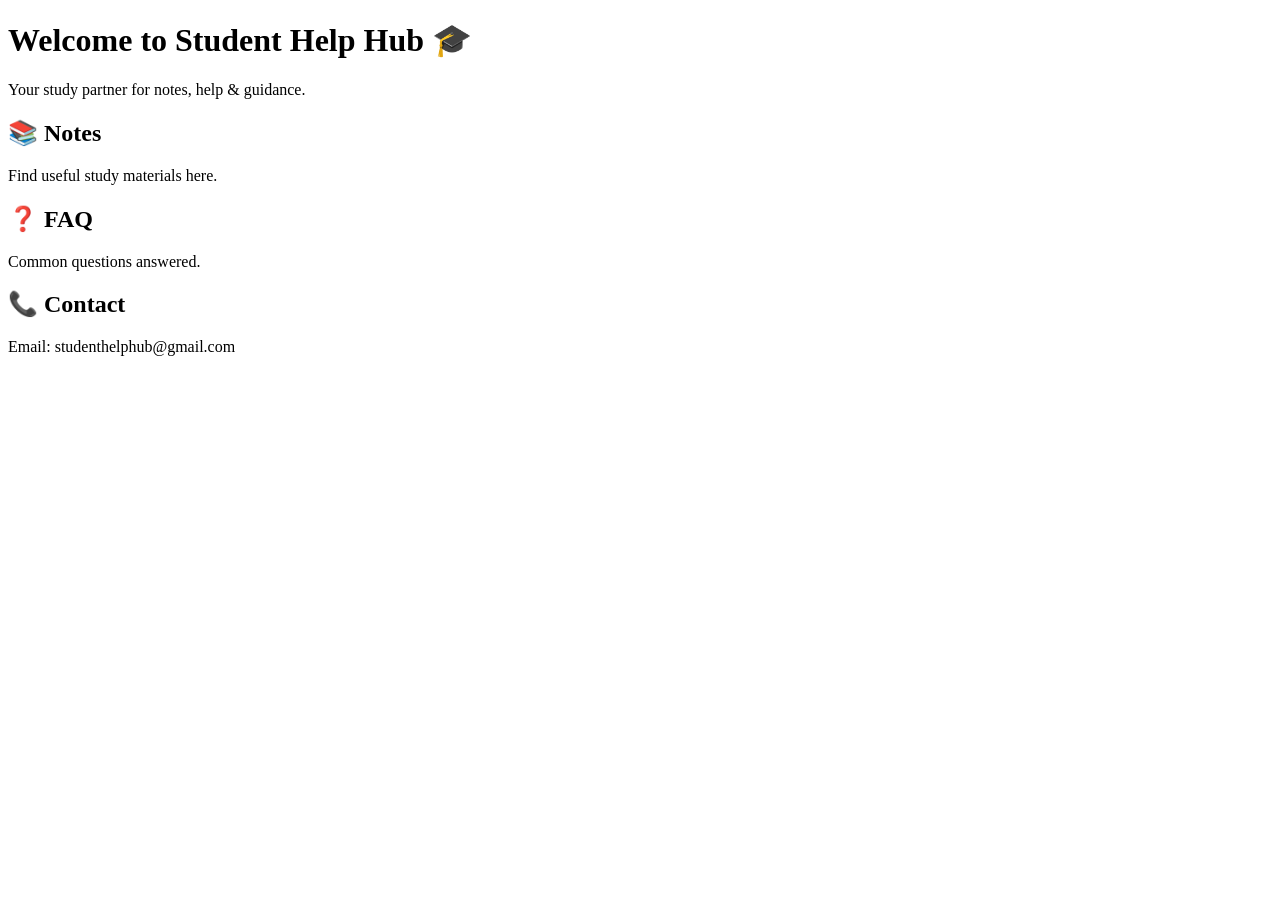
==== index.html @ f0e874ea "Rename Index.html to index.html" ====
<!DOCTYPE html>
<html>
<head>
    <title>Student Help Hub</title>
    <link rel="stylesheet" href="style.css">
</head>
<body>

    <h1>Welcome to Student Help Hub 🎓</h1>
    <p>Your study partner for notes, help & guidance.</p>

    <div class="section">
        <h2>📚 Notes</h2>
        <p>Find useful study materials here.</p>
    </div>

    <div class="section">
        <h2>❓ FAQ</h2>
        <p>Common questions answered.</p>
    </div>

    <div class="section">
        <h2>📞 Contact</h2>
        <p>Email: studenthelphub@gmail.com</p>
    </div>

</body>
</html>
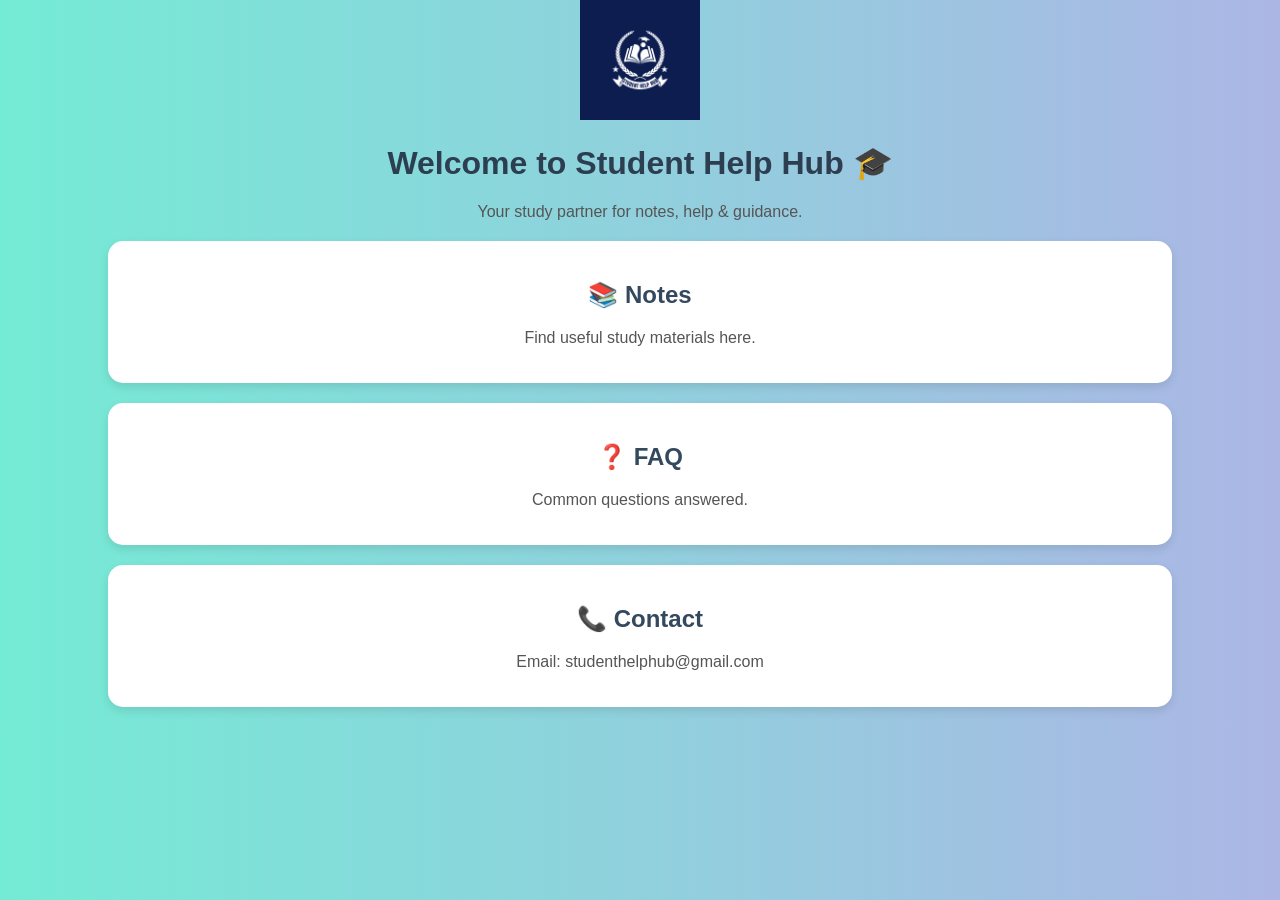
==== commit 2471b75e: "Update index.html" ====
--- a/index.html
+++ b/index.html
@@ -5,7 +5,7 @@
     <link rel="stylesheet" href="style.css">
 </head>
 <body>
-
+    <img src="logo.png" width="120">
     <h1>Welcome to Student Help Hub 🎓</h1>
     <p>Your study partner for notes, help & guidance.</p>
 
--- a/style.css
+++ b/style.css
@@ -0,0 +1,29 @@
+body {
+    font-family: Arial, sans-serif;
+    background: linear-gradient(to right, #74ebd5, #ACB6E5);
+    margin: 0;
+    padding: 0;
+    text-align: center;
+}
+
+h1 {
+    color: #2c3e50;
+    margin-top: 20px;
+}
+
+p {
+    color: #555;
+}
+
+.section {
+    background: white;
+    margin: 20px auto;
+    padding: 20px;
+    width: 80%;
+    border-radius: 15px;
+    box-shadow: 0 4px 10px rgba(0,0,0,0.1);
+}
+
+h2 {
+    color: #34495e;
+}
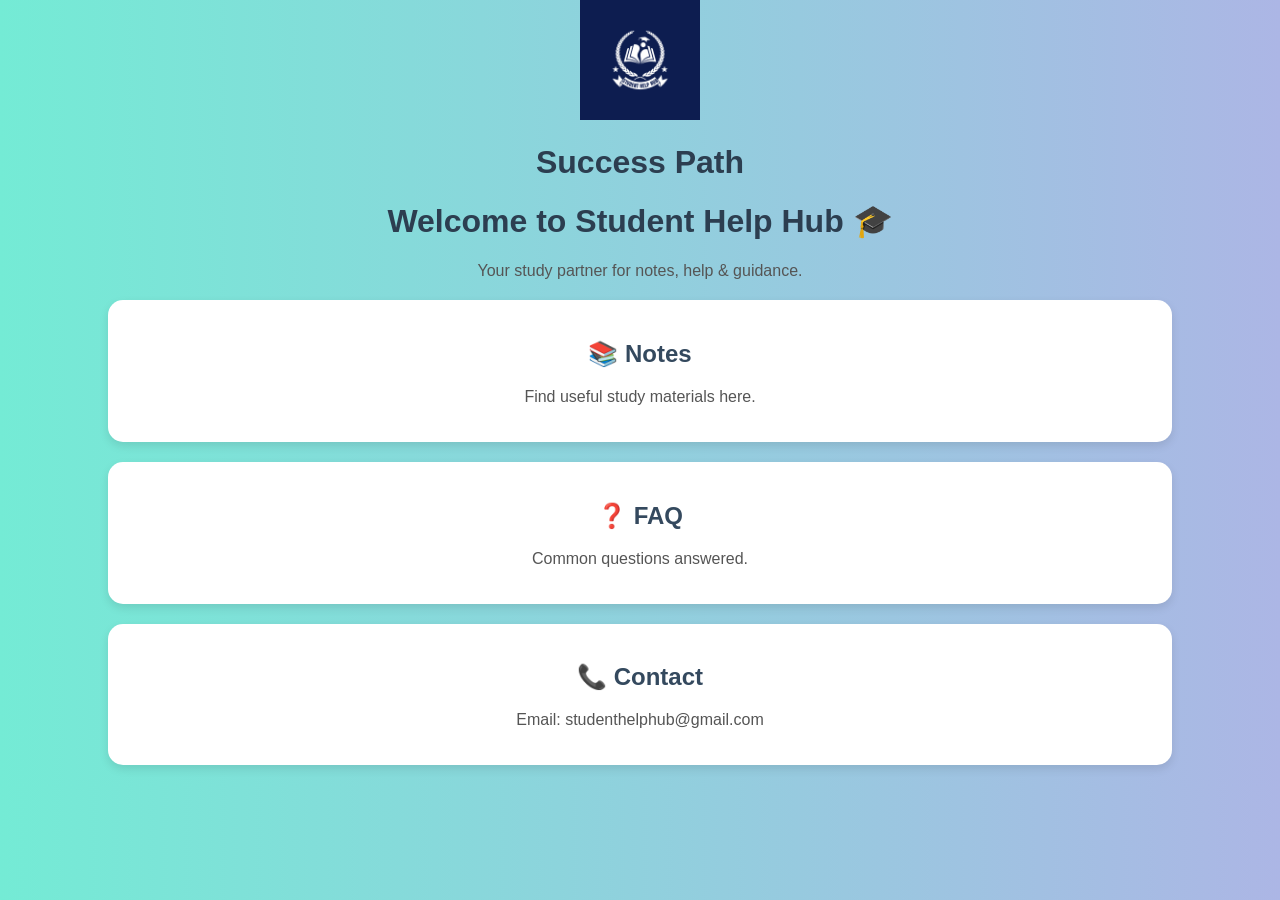
==== commit dc022808: "Update index.html" ====
--- a/index.html
+++ b/index.html
@@ -5,7 +5,10 @@
     <link rel="stylesheet" href="style.css">
 </head>
 <body>
-    <img src="logo.png" width="120">
+    <header>
+  <img src="logo.png" width="120">
+  <h1>Success Path</h1>
+</header>
     <h1>Welcome to Student Help Hub 🎓</h1>
     <p>Your study partner for notes, help & guidance.</p>
 
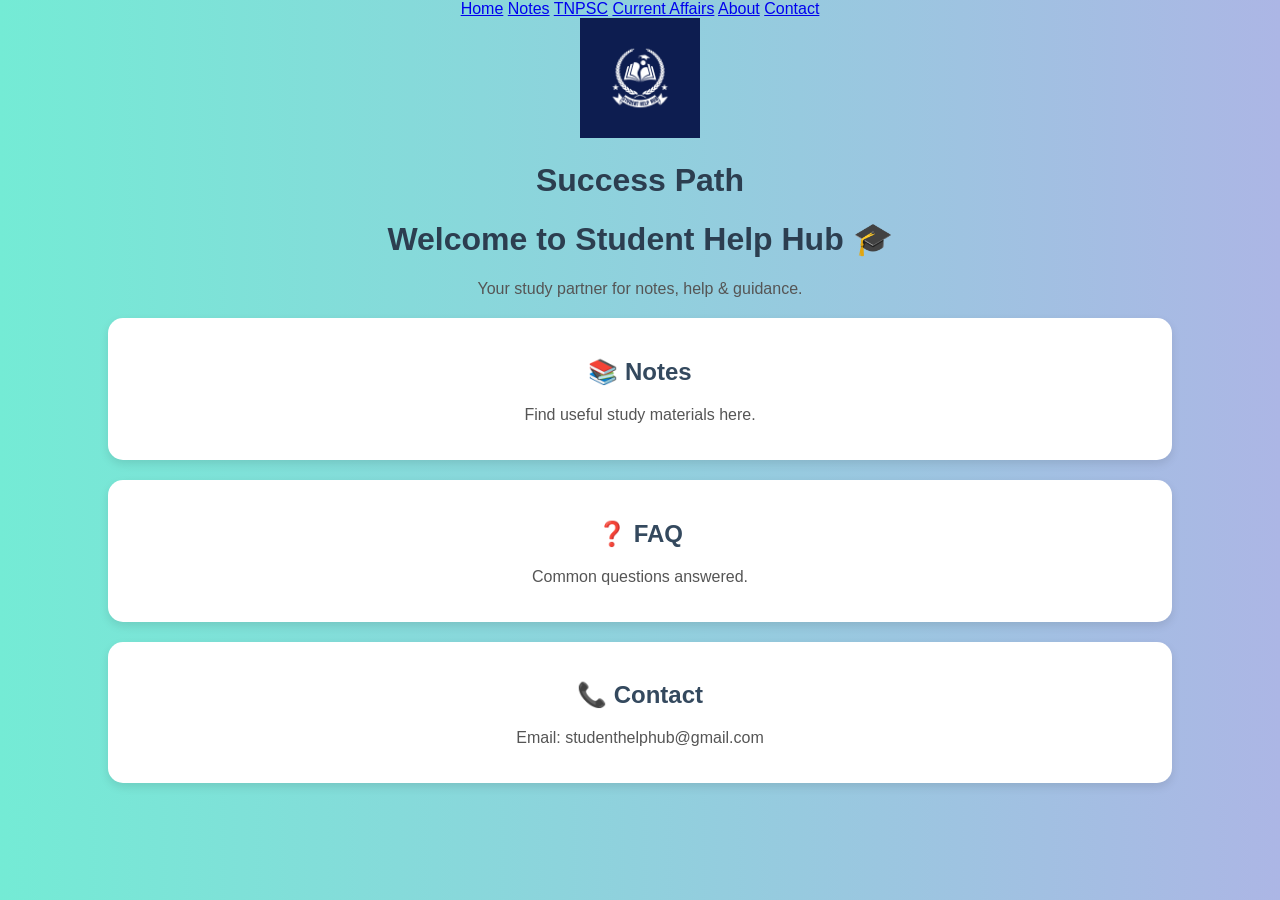
==== commit 0350bdc5: "Update index.html" ====
--- a/index.html
+++ b/index.html
@@ -6,6 +6,14 @@
 </head>
 <body>
     <header>
+        <nav>
+  <a href="#">Home</a>
+  <a href="#">Notes</a>
+  <a href="#">TNPSC</a>
+  <a href="#">Current Affairs</a>
+  <a href="#">About</a>
+  <a href="#">Contact</a>
+</nav>
   <img src="logo.png" width="120">
   <h1>Success Path</h1>
 </header>
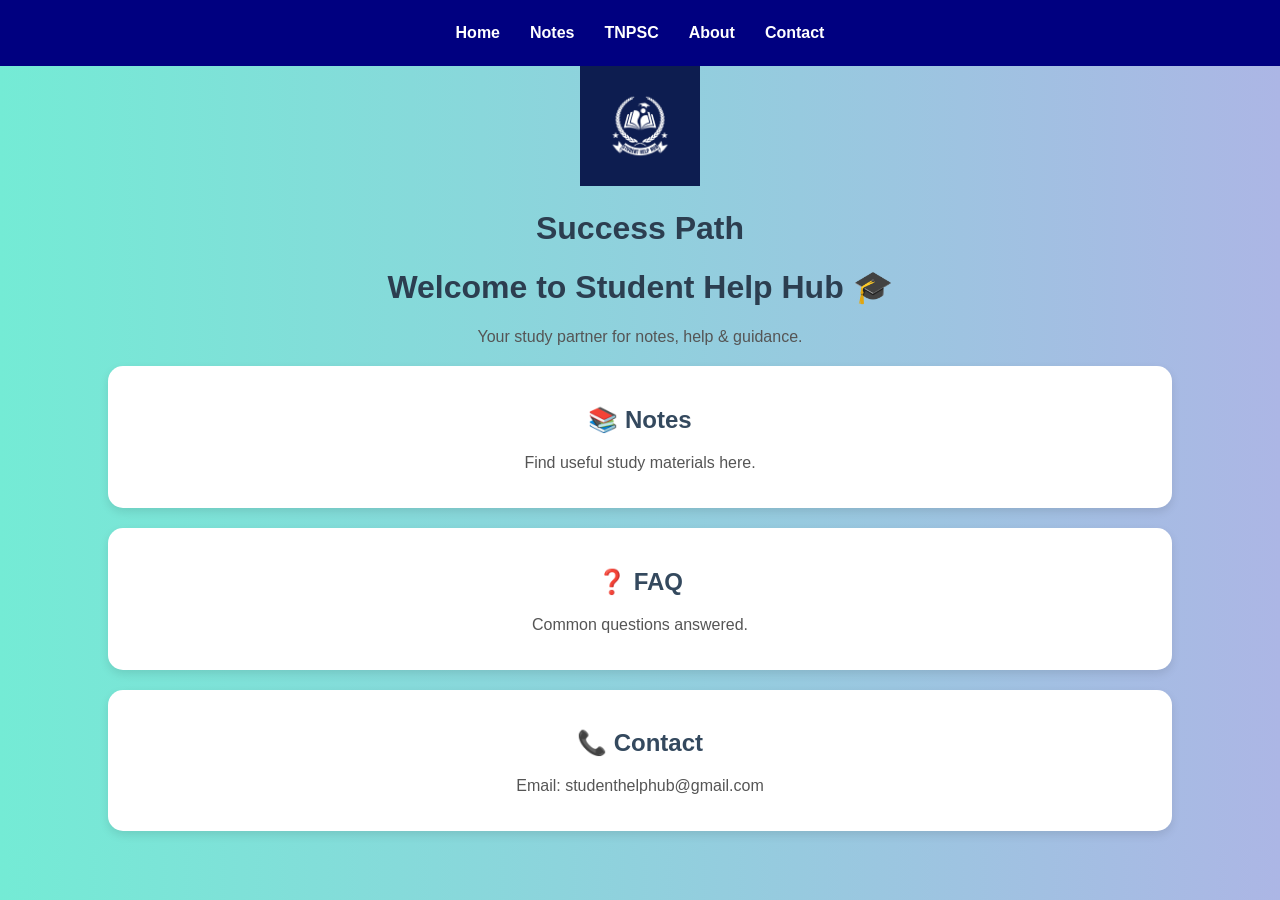
==== commit 2e0d65a6: "Update index.html" ====
--- a/index.html
+++ b/index.html
@@ -7,12 +7,13 @@
 <body>
     <header>
         <nav>
-  <a href="#">Home</a>
-  <a href="#">Notes</a>
-  <a href="#">TNPSC</a>
-  <a href="#">Current Affairs</a>
-  <a href="#">About</a>
-  <a href="#">Contact</a>
+  <nav>
+  <a href="index.html">Home</a>
+  <a href="notes.html">Notes</a>
+  <a href="tnpsc.html">TNPSC</a>
+  <a href="about.html">About</a>
+  <a href="contact.html">Contact</a>
+</nav>
 </nav>
   <img src="logo.png" width="120">
   <h1>Success Path</h1>
--- a/style.css
+++ b/style.css
@@ -27,3 +27,19 @@
 h2 {
     color: #34495e;
 }
+nav {
+  background-color: navy;
+  padding: 12px;
+  display: flex;
+  justify-content: center;
+}
+nav a {
+  color: white;
+  margin: 0 15px;
+  text-decoration: none;
+  font-weight: bold;
+}
+
+nav a:hover {
+  color: yellow;
+}
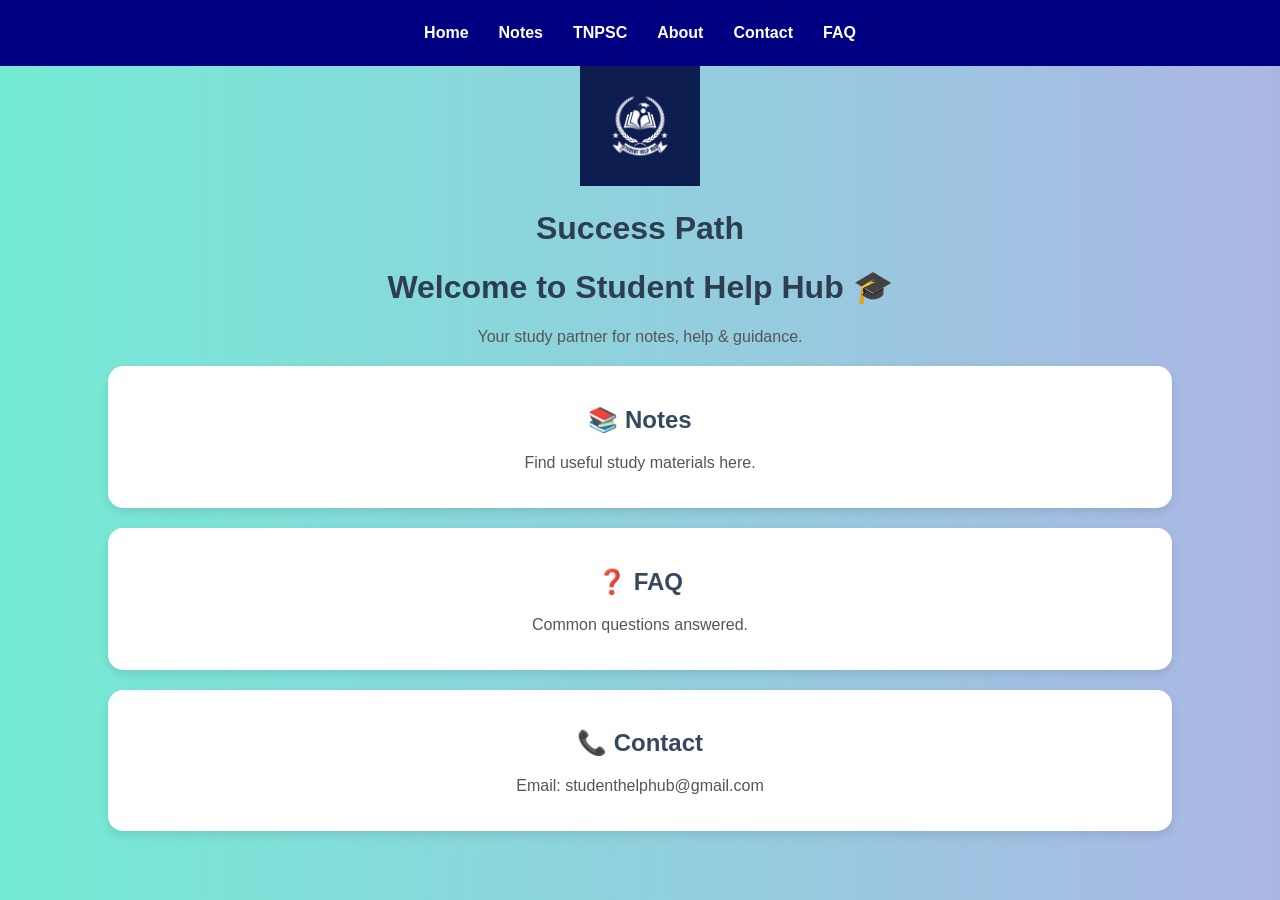
==== commit 1bfd7b33: "Update index.html" ====
--- a/index.html
+++ b/index.html
@@ -13,6 +13,7 @@
   <a href="tnpsc.html">TNPSC</a>
   <a href="about.html">About</a>
   <a href="contact.html">Contact</a>
+  <a href="faq.html">FAQ</a>
 </nav>
 </nav>
   <img src="logo.png" width="120">
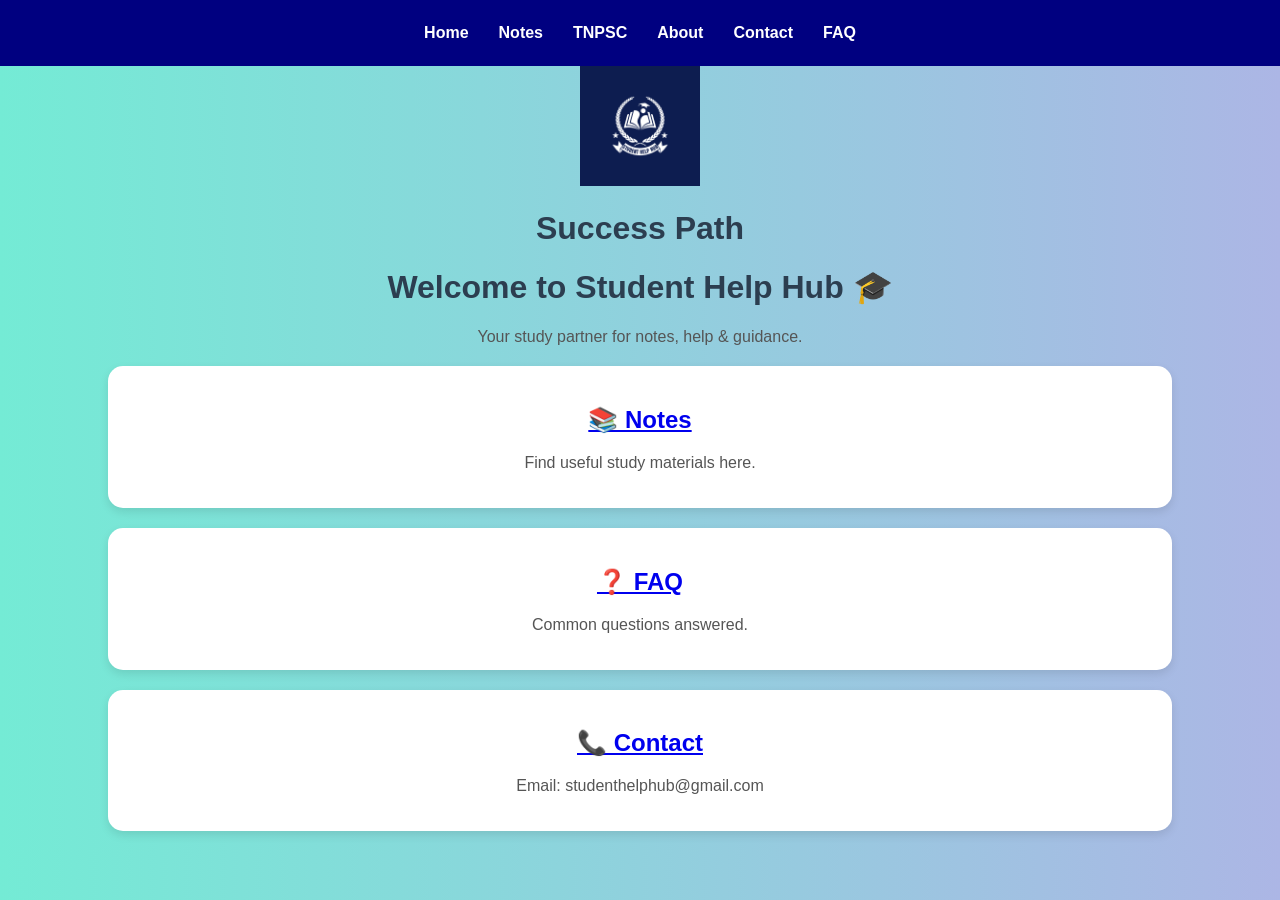
==== commit 70f316bd: "Update index.html" ====
--- a/index.html
+++ b/index.html
@@ -23,19 +23,19 @@
     <p>Your study partner for notes, help & guidance.</p>
 
     <div class="section">
-        <h2>📚 Notes</h2>
-        <p>Find useful study materials here.</p>
-    </div>
+  <h2><a href="notes.html">📚 Notes</a></h2>
+  <p>Find useful study materials here.</p>
+</div>
 
     <div class="section">
-        <h2>❓ FAQ</h2>
-        <p>Common questions answered.</p>
-    </div>
+  <h2><a href="faq.html">❓ FAQ</a></h2>
+  <p>Common questions answered.</p>
+</div>
 
     <div class="section">
-        <h2>📞 Contact</h2>
-        <p>Email: studenthelphub@gmail.com</p>
-    </div>
+  <h2><a href="contact.html">📞 Contact</a></h2>
+  <p>Email: studenthelphub@gmail.com</p>
+</div>
 
 </body>
 </html>
